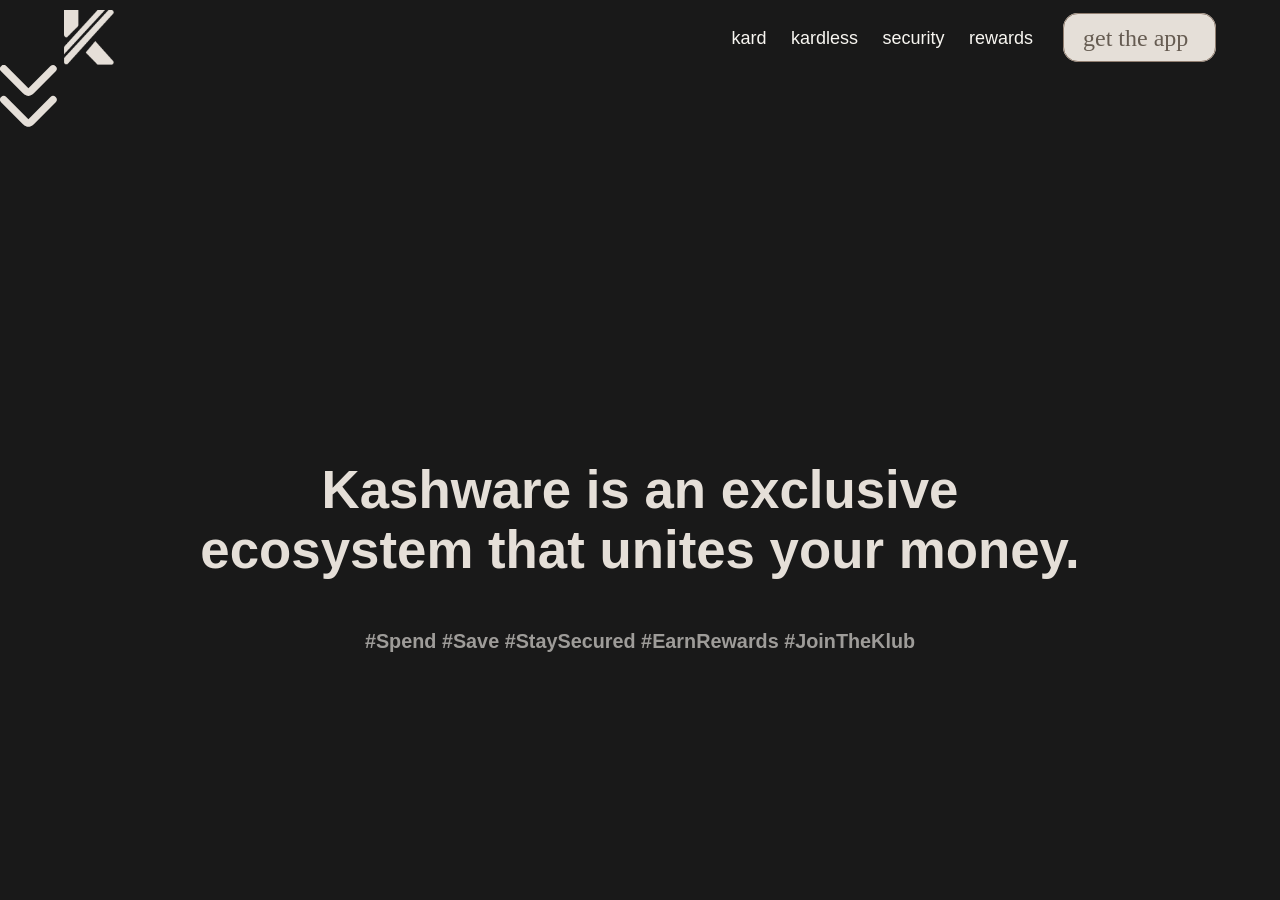
==== index.html @ 49507188 "first commit" ====
<!DOCTYPE html>
<html>

<head>
    <title>Kashware</title>
    <meta http-equiv="Content-Type" content="text/html; charset=UTF-8">
    <meta name="viewport" content="width=device-width, initial-scale=1.0, maximum-scale=1.0, user-scalable=no">
    <link href="css/style.css" type="text/css" rel="stylesheet" />
    <link href="css/menu.css" type="text/css" rel="stylesheet" />
    <script src="js/jquery-1.10.2.min.js" type="text/javascript"></script>
    <script src="https://cdnjs.cloudflare.com/ajax/libs/gsap/3.5.1/gsap.min.js" type="text/javascript"></script>
</head>

<body>
                                            <!-- mobieview -->
<div class="mobile">
<div class="menu-wrap">
        <input type="checkbox" class="toggler" />
        <div class="hamburger">
          <div></div>
        </div>
        <div class="menu">
          <div>
            <ul>
                <ul>
                    <li><a href="#">kard</a></li>
                    <li><a href="#">kardless</a></li>
                    <li><a href="#">security</a></li>
                    <li><a href="#">rewards</a></li>
                
                <li><a href="#" class="getapp_btn"><img src="images/get-the-app-button.svg" alt=""></a></li>

            </ul>
          </div>
        </div>
      </div>


      <div>
        <div class="row banner">
            <div class="row anim_cont">
                <div class="cont">
                    <h1>Kashware is an exclusive <br> ecosystem that unites your money.</h1>
                    <p>#Spend #Save #StaySecured #EarnRewards #JoinTheKlub</p>
                </div>
                <div class="anim_cont2">
                    <img src="images/kashware kard.png" alt="">
                    <div class="cards_box">
                        <div class="card left c1"><img src="images/metro.svg" alt=""></div>
                        <div class="card left c2"><img src="images/rewards.svg" alt=""></div>
                        <div class="card right c3"><img src="images/master-card.svg" alt=""></div>
                        <div class="card right c4"><img src="images/visa.svg" alt=""></div>
                    </div>
                </div>
            </div>
            <span id="play"><img src="images/down-arrow.svg" alt=""></span>
        </div>

      </div>

</div>


                                        <!-- destopview -->

    <div class="main destop">
        <div class="header row">
            <div class="wrapper">
                <a href="#" class="logo"><img src="./images/logo.png" alt=""></a>
                <div class="had_right">
                    <ul class="nav">
                        <li><a href="#">kard</a></li>
                        <li><a href="#">kardless</a></li>
                        <li><a href="#">security</a></li>
                        <li><a href="#">rewards</a></li>
                    </ul>
                    <a href="#" class="getapp_btn"><img src="images/get-the-app-button.svg" alt=""></a>
                </div>
            </div>  
            <div class="row banner">
            <div class="row anim_cont">
                <div class="cont">
                    <h1>Kashware is an exclusive <br> ecosystem that unites your money.</h1>
                    <p>#Spend #Save #StaySecured #EarnRewards #JoinTheKlub</p>
                </div>
                <div class="anim_cont2">
                    <img src="images/kashware kard.png" alt="">
                    <div class="cards_box">
                        <div class="card left c1"><img src="images/metro.svg" alt=""></div>
                        <div class="card left c2"><img src="images/rewards.svg" alt=""></div>
                        <div class="card right c3"><img src="images/master-card.svg" alt=""></div>
                        <div class="card right c4"><img src="images/visa.svg" alt=""></div>
                    </div>
                </div>
            </div>
            <span id="play1"><img src="images/down-arrow.svg" alt=""></span>
        </div>
        </div>
      
    </div>
    <script>
        var tl = gsap.timeline({paused: true});
        tl.to(".anim_cont", { duration: 2.5, scale: 0.16, borderWidth: 0, opacity: 1 })
            .to(".anim_cont .cont", { duration: 2, opacity: 0 }, "-=2")
            .to(".banner .anim_cont2", { duration: 2, opacity: 1 }, "-=2")
            .to(".card.c2", { x: 30, y: -50, rotation: -13, scale: 0.86, opacity: 1, transformOrigin: 'bottom left' })
            .to(".card.c3", { x: -20, y: -50, rotation: 13, scale: 0.86, opacity: 1, transformOrigin: 'bottom right' }, "-=0.5")
            .to(".card.c1", { x: 30, y: 20, rotation: -23, scale: 0.86, opacity: 1, transformOrigin: 'bottom left' })
            .to(".card.c4", { x: -32, y: 6, rotation: 24, scale: 0.86, opacity: 1, transformOrigin: 'bottom right' }, "-=0.5")
        var play = document.querySelector("#play");
        play.onclick = function () {
            tl.play();
        }
        
    </script>
</body>

</html>
---- css/style.css ----
@import url("https://fonts.googleapis.com/css2?family=Comfortaa:wght@400;600;700&display=swap");
* {
  margin: 0px;
  padding: 0px;
  outline: none;
  border: none;
  text-decoration: none;
  list-style: none;
  box-sizing: border-box;
}
img {
  vertical-align: middle;
}
body {
  background: transparent
    linear-gradient(171deg, #0e0e0e 0%, #1e1e1e 51%, #101012 100%) 0% 0%
    no-repeat padding-box;
  height: 100vh;
  font-family: Arial, Helvetica, sans-serif;
}
.wrapper {
  max-width: 1200px;
  width: 90%;
  margin: auto;
}
.row {
  width: 100%;
  float: left;
}
.header {
  background: #191919 0% 0% no-repeat padding-box;
  box-shadow: 0px 3px 6px #bebebe1a;
  backdrop-filter: blur(5px);
  -webkit-backdrop-filter: blur(5px);
  padding: 10px 0;
  position: fixed;
  top: 0;
  left: 0;
  right: 0;
  z-index: 999;
}
.logo {
  float: left;
}
.logo img {
  width: 50px;
}
.had_right {
  float: right;
  margin-top: 3px;
}
.nav {
  float: left;
  margin: 15px 30px 0 0;
}
.nav li {
  display: inline-block;
  margin-left: 20px;
}
.nav li a {
  display: inline-block;
  color: #f8f6f1;
  font-size: 18px;
}

.banner {
  height: 100vh;
  overflow: hidden;
  position: relative;
}

@media(max-width:500px){
  .banner{
    height:87vh;
  }
}
.banner #play {
  position: absolute;
  left: 50%;
  /* bottom: 10px; */
  cursor: pointer;
  transform: translateX(-50%);
}
/* @media(max-width:500px){
  .banner #play{
    bottom: 80px;
  }
} */
.banner #play img {
  width: 30px;
}
.banner .anim_cont {
  position: absolute;
  left: 0;
  right: 0;
  top: 55%;
  transform: translateY(-50%) scale(1.1);
  text-align: center;
  height: 100%;
  display: flex;
  align-items: center;
  justify-content: center;
  border: solid 3px #998e69;
  height: 2150px;
  border-radius: 110px;
}
.banner h1 {
  font-size: 48px;
  line-height: 54px;
  font-weight: bold;
  color: #e5dfd8;
  margin-bottom: 40px;
}
@media(max-width:500px){
  .banner h1{
    font-size: 28px;
    line-height: 47px
  }
}
.banner p {
  font-size: 18px;
  line-height: 32px;
  font-weight: 600;
  color: #9e9c99;
}
@media(max-width:500px){
  .banner p{
    font-size: 16px;
    line-height: 28px;
  }
}

.banner .anim_cont2 {
  position: absolute;
  /* height: 100%; */
  left: 50%;
  top: 50%;
  transform: translate(-50%, -50%);
  opacity: 0;
  width: 100%;
  float: left;
}
.banner .anim_cont2 img {
  width: 100%;
}
.banner .cards_box {
  position: absolute;
  left: 0;
  right: 0;
  top: 0;
  bottom: 0;
  z-index: -2;
}
.banner .anim_cont .card {
  position: absolute;
  left: 0;
  right: 0;
  top: 0;
  bottom: 0;
  opacity: 0;
}
.banner .anim_cont .card img {
  width: 100%;
}
.banner .anim_cont .card.c1 {
  transform: scale(0.86) rotate(0) translate(30px, 20px);
  transform-origin: bottom left;
}
.banner .anim_cont .card.c2 {
  transform: scale(0.86) rotate(0) translate(20px, -50px);
  transform-origin: bottom left;
}
.banner .anim_cont .card.c3 {
  transform: scale(0.86) rotate(0) translate(-20px, -50px);
  transform-origin: bottom right;
}
.banner .anim_cont .card.c4 {
  transform: scale(0.86) rotate(0) translate(-32px, 6px);
  transform-origin: bottom right;
  z-index: -1;
}
@media(max-width:1300px) and (min-width:700px){
  .mobile{
    display:none;
  }
}
  @media(max-width:500px){
    .destop{
      display:none;
    }
  }
---- css/menu.css ----
.menu-wrap {
    position: fixed;
    top: 0;
    left: 0;
    z-index: 1;
  }
  .menu-wrap .toggler {
    position: absolute;
    top: 0;
    left: 0;
    opacity: 0;
    height: 50px;
    width: 50px;
    cursor: pointer;
    z-index: 2;
  }
  .menu-wrap .hamburger {
    position: absolute;
    top: 0;
    left: 0;
    height: 60px;
    width: 60px;
    background: transparent;
    padding: 1rem;
    display: flex;
    flex-direction: column;
    align-items: center;
    justify-content: center;
    z-index: 1;
  }
  
  /* Hamburger line */
  .menu-wrap .hamburger > div {
    position: relative;
    top: 0;
    left: 0;
    width: 100%;
    height: 2px;
    background: #fafafa;
    flex: none;
    display: flex;
    align-items: center;
    justify-content: center;
    transition: 0.4s;
  }
  
  /* Hamburger top & bottom line */
  .menu-wrap .hamburger > div:before,
  .menu-wrap .hamburger > div:after {
    content: "";
    position: absolute;
    top: 10px;
    left: 0;
    background: inherit;
    height: 2px;
    width: 100%;
    z-index: 1;
  }
  .menu-wrap .hamburger > div:after {
    top: -10px;
  }
  
  /* Toggler Animation */
  .menu-wrap .toggler:checked + .hamburger > div {
    transform: rotate(135deg);
  }
  .menu-wrap .toggler:checked + .hamburger > div:before,
  .menu-wrap .toggler:checked + .hamburger > div:after {
    top: 0;
    transform: rotate(90deg);
  }
  
  /* Rotate on hover when checked */
  .menu-wrap .toggler:checked:hover + .hamburger > div {
    transform: rotate(225deg);
  }
  .menu {
    position: fixed;
    top: 0;
    left: 0;
    background: rgb(77, 58, 58, 0.8);
    height: 100vh;
    width: 0;
    display: flex;
    align-items: center;
    justify-content: center;
    text-align: center;
    opacity: 0;
    transition: all var(--menu-speed) ease;
  }
  .menu > div {
    position: relative;
    top: 0;
    left: 0;
    height: 100%;
    width: 100%;
    flex: none;
    display: flex;
    align-items: center;
    justify-content: center;
    text-align: center;
    opacity: 0;
    transition: opacity 0.4s ease-in;
  }
  .menu ul {
    list-style: none;
  }
  .menu li {
    padding: 1rem 0;
  }
  .menu > div a {
    text-decoration: none;
    color: #fafafa;
    font-size: 1.5rem;
    opacity: 0;
    transition: opacity 1s ease-in;
  }
  .menu a:hover {
    color: rgb(230, 177, 177);
    transition: color 0.3s ease-in;
  }
  
  /* Show Menu */
  .menu-wrap .toggler:checked ~ .menu {
    opacity: 1;
    width: 50vw;
    transition: all var(--menu-speed) ease;
  }
  .menu-wrap .toggler:checked ~ .menu > div {
    opacity: 1;
    transition: opacity 0.4s ease-in;
  }
  .menu-wrap .toggler:checked ~ .menu > div a {
    opacity: 1;
    transition: opacity 1s ease-in;
  }
  
  /* @media (max-width: 500px) {
    header {
      background: url("./bg-img.jpg") no-repeat 40% center / cover;
    }
    .menu-wrap .toggler:checked ~ .menu {
      width: 65vw;
    }
  } */
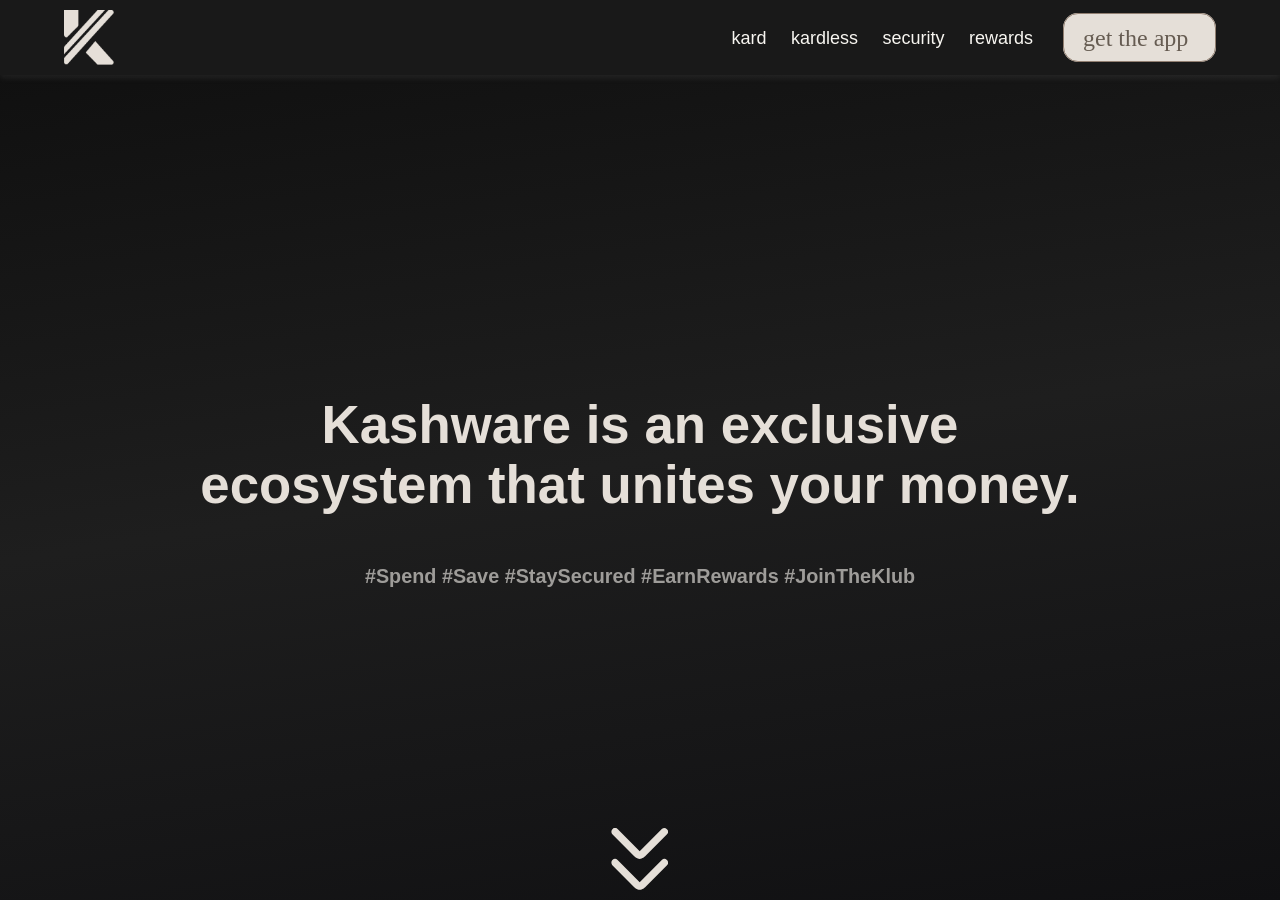
==== commit 8da23bc4: "arrow button added" ====
--- a/index.html
+++ b/index.html
@@ -12,31 +12,22 @@
 </head>
 
 <body>
-                                            <!-- mobieview -->
-<div class="mobile">
-<div class="menu-wrap">
-        <input type="checkbox" class="toggler" />
-        <div class="hamburger">
-          <div></div>
-        </div>
-        <div class="menu">
-          <div>
-            <ul>
-                <ul>
+    <div class="header row destop">
+        <div class="wrapper">
+            <a href="#" class="logo"><img src="./images/logo.png" alt=""></a>
+            <div class="had_right">
+                <ul class="nav">
                     <li><a href="#">kard</a></li>
                     <li><a href="#">kardless</a></li>
                     <li><a href="#">security</a></li>
                     <li><a href="#">rewards</a></li>
-                
-                <li><a href="#" class="getapp_btn"><img src="images/get-the-app-button.svg" alt=""></a></li>
-
-            </ul>
-          </div>
+                </ul>
+                <a href="#" class="getapp_btn"><img src="images/get-the-app-button.svg" alt=""></a>
+            </div>
         </div>
-      </div>
-
-
-      <div>
+    </div>
+    <!-- Desktopview -->
+    <div class="main destop">
         <div class="row banner">
             <div class="row anim_cont">
                 <div class="cont">
@@ -53,53 +44,54 @@
                     </div>
                 </div>
             </div>
-            <span id="play"><img src="images/down-arrow.svg" alt=""></span>
+            <span class="playbtn" id="play1"><img src="images/down-arrow.svg" alt=""></span>
         </div>
-
-      </div>
-
-</div>
-
-
-                                        <!-- destopview -->
-
-    <div class="main destop">
-        <div class="header row">
-            <div class="wrapper">
-                <a href="#" class="logo"><img src="./images/logo.png" alt=""></a>
-                <div class="had_right">
-                    <ul class="nav">
-                        <li><a href="#">kard</a></li>
-                        <li><a href="#">kardless</a></li>
-                        <li><a href="#">security</a></li>
-                        <li><a href="#">rewards</a></li>
+    </div>
+    <!-- mobieview -->
+    <div class="mobile">
+        <div>
+            <div class="menu-wrap">
+                <input type="checkbox" class="toggler" />
+                <div class="btnwht">
+                  <div></div>
+                </div>
+                <div class="menu">
+                  <div>
+                    <ul>
+                        <ul>
+                            <li><a href="#">kard</a></li>
+                            <li><a href="#">kardless</a></li>
+                            <li><a href="#">security</a></li>
+                            <li><a href="#">rewards</a></li>
+                        
+                        <li><a href="#" class="getapp_btn"><img src="images/get-the-app-button.svg" alt=""></a></li>
+        
                     </ul>
-                    <a href="#" class="getapp_btn"><img src="images/get-the-app-button.svg" alt=""></a>
+                  </div>
                 </div>
-            </div>  
+              </div>
             <div class="row banner">
-            <div class="row anim_cont">
-                <div class="cont">
-                    <h1>Kashware is an exclusive <br> ecosystem that unites your money.</h1>
-                    <p>#Spend #Save #StaySecured #EarnRewards #JoinTheKlub</p>
-                </div>
-                <div class="anim_cont2">
-                    <img src="images/kashware kard.png" alt="">
-                    <div class="cards_box">
-                        <div class="card left c1"><img src="images/metro.svg" alt=""></div>
-                        <div class="card left c2"><img src="images/rewards.svg" alt=""></div>
-                        <div class="card right c3"><img src="images/master-card.svg" alt=""></div>
-                        <div class="card right c4"><img src="images/visa.svg" alt=""></div>
+                <div class="row anim_cont">
+                    <div class="cont">
+                        <h1>Kashware is an exclusive <br> ecosystem that unites your money.</h1>
+                        <p>#Spend #Save #StaySecured #EarnRewards #JoinTheKlub</p>
+                    </div>
+                    <div class="anim_cont2">
+                        <img src="images/kashware kard.png" alt="">
+                        <div class="cards_box">
+                            <div class="card left c1"><img src="images/metro.svg" alt=""></div>
+                            <div class="card left c2"><img src="images/rewards.svg" alt=""></div>
+                            <div class="card right c3"><img src="images/master-card.svg" alt=""></div>
+                            <div class="card right c4"><img src="images/visa.svg" alt=""></div>
+                        </div>
                     </div>
                 </div>
+                <span class="playbtn" id="play2"><img src="images/down-arrow.svg" alt=""></span>
             </div>
-            <span id="play1"><img src="images/down-arrow.svg" alt=""></span>
         </div>
-        </div>
-      
     </div>
     <script>
-        var tl = gsap.timeline({paused: true});
+        var tl = gsap.timeline({ paused: true });
         tl.to(".anim_cont", { duration: 2.5, scale: 0.16, borderWidth: 0, opacity: 1 })
             .to(".anim_cont .cont", { duration: 2, opacity: 0 }, "-=2")
             .to(".banner .anim_cont2", { duration: 2, opacity: 1 }, "-=2")
@@ -107,11 +99,14 @@
             .to(".card.c3", { x: -20, y: -50, rotation: 13, scale: 0.86, opacity: 1, transformOrigin: 'bottom right' }, "-=0.5")
             .to(".card.c1", { x: 30, y: 20, rotation: -23, scale: 0.86, opacity: 1, transformOrigin: 'bottom left' })
             .to(".card.c4", { x: -32, y: 6, rotation: 24, scale: 0.86, opacity: 1, transformOrigin: 'bottom right' }, "-=0.5")
-        var play = document.querySelector("#play");
+        var play = document.querySelector("#play1");
+        var play2 = document.querySelector("#play2");
         play.onclick = function () {
             tl.play();
         }
-        
+        play2.onclick = function () {
+            tl.play();
+        }
     </script>
 </body>
 
--- a/css/style.css
+++ b/css/style.css
@@ -69,23 +69,18 @@
   position: relative;
 }
 
-@media(max-width:500px){
-  .banner{
-    height:87vh;
+@media (max-width: 500px) {
+  .banner {
+    height: 87vh;
   }
 }
-.banner #play {
+.banner .playbtn {
   position: absolute;
   left: 50%;
-  /* bottom: 10px; */
+  bottom: 10px;
   cursor: pointer;
   transform: translateX(-50%);
 }
-/* @media(max-width:500px){
-  .banner #play{
-    bottom: 80px;
-  }
-} */
 .banner #play img {
   width: 30px;
 }
@@ -111,10 +106,10 @@
   color: #e5dfd8;
   margin-bottom: 40px;
 }
-@media(max-width:500px){
-  .banner h1{
+@media (max-width: 500px) {
+  .banner h1 {
     font-size: 28px;
-    line-height: 47px
+    line-height: 47px;
   }
 }
 .banner p {
@@ -123,8 +118,8 @@
   font-weight: 600;
   color: #9e9c99;
 }
-@media(max-width:500px){
-  .banner p{
+@media (max-width: 500px) {
+  .banner p {
     font-size: 16px;
     line-height: 28px;
   }
@@ -179,13 +174,13 @@
   transform-origin: bottom right;
   z-index: -1;
 }
-@media(max-width:1300px) and (min-width:700px){
-  .mobile{
-    display:none;
+@media (max-width: 1300px) and (min-width: 700px) {
+  .mobile {
+    display: none;
   }
 }
-  @media(max-width:500px){
-    .destop{
-      display:none;
-    }
-  }+@media (max-width: 500px) {
+  .destop {
+    display: none;
+  }
+}
--- a/css/menu.css
+++ b/css/menu.css
@@ -14,7 +14,7 @@
     cursor: pointer;
     z-index: 2;
   }
-  .menu-wrap .hamburger {
+  .menu-wrap .btnwht {
     position: absolute;
     top: 0;
     left: 0;
@@ -29,8 +29,8 @@
     z-index: 1;
   }
   
-  /* Hamburger line */
-  .menu-wrap .hamburger > div {
+  /* btnwht line */
+  .menu-wrap .btnwht > div {
     position: relative;
     top: 0;
     left: 0;
@@ -44,9 +44,9 @@
     transition: 0.4s;
   }
   
-  /* Hamburger top & bottom line */
-  .menu-wrap .hamburger > div:before,
-  .menu-wrap .hamburger > div:after {
+  /* btnwht top & bottom line */
+  .menu-wrap .btnwht > div:before,
+  .menu-wrap .btnwht > div:after {
     content: "";
     position: absolute;
     top: 10px;
@@ -56,22 +56,22 @@
     width: 100%;
     z-index: 1;
   }
-  .menu-wrap .hamburger > div:after {
+  .menu-wrap .btnwht > div:after {
     top: -10px;
   }
   
   /* Toggler Animation */
-  .menu-wrap .toggler:checked + .hamburger > div {
+  .menu-wrap .toggler:checked + .btnwht > div {
     transform: rotate(135deg);
   }
-  .menu-wrap .toggler:checked + .hamburger > div:before,
-  .menu-wrap .toggler:checked + .hamburger > div:after {
+  .menu-wrap .toggler:checked + .btnwht > div:before,
+  .menu-wrap .toggler:checked + .btnwht > div:after {
     top: 0;
     transform: rotate(90deg);
   }
   
   /* Rotate on hover when checked */
-  .menu-wrap .toggler:checked:hover + .hamburger > div {
+  .menu-wrap .toggler:checked:hover + .btnwht > div {
     transform: rotate(225deg);
   }
   .menu {
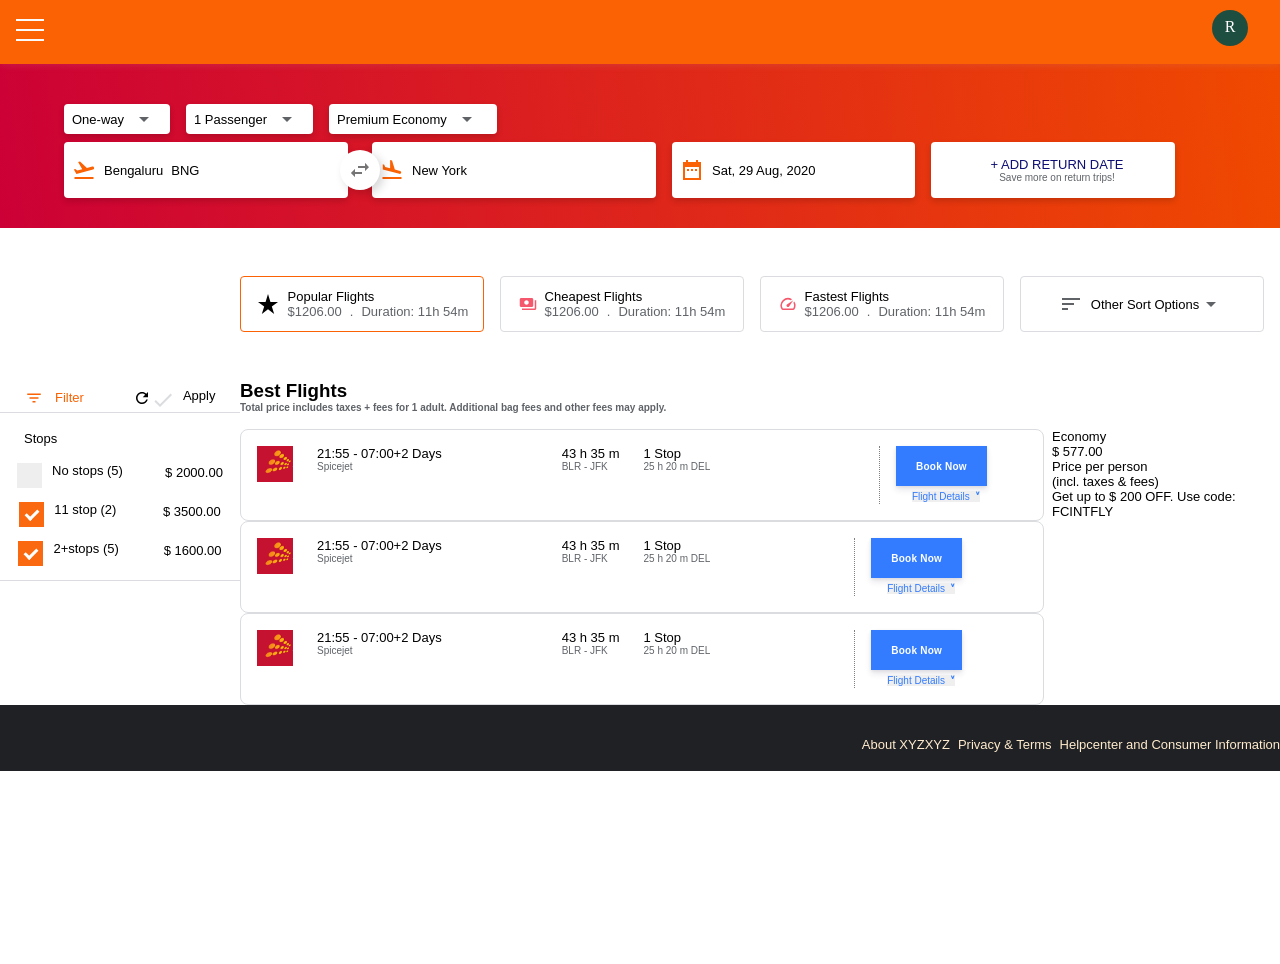
==== commit b95e9429: "submit" ====
--- a/index.html
+++ b/index.html
@@ -2,112 +2,530 @@
 <html>
 
 <head>
-    <title>Kashware</title>
+    <title>BigApp</title>
     <meta http-equiv="Content-Type" content="text/html; charset=UTF-8">
     <meta name="viewport" content="width=device-width, initial-scale=1.0, maximum-scale=1.0, user-scalable=no">
     <link href="css/style.css" type="text/css" rel="stylesheet" />
     <link href="css/menu.css" type="text/css" rel="stylesheet" />
+    <link href="css/filtermenu.css" type="text/css" rel="stylesheet" />
+
     <script src="js/jquery-1.10.2.min.js" type="text/javascript"></script>
     <script src="https://cdnjs.cloudflare.com/ajax/libs/gsap/3.5.1/gsap.min.js" type="text/javascript"></script>
+    
 </head>
 
 <body>
-    <div class="header row destop">
-        <div class="wrapper">
-            <a href="#" class="logo"><img src="./images/logo.png" alt=""></a>
-            <div class="had_right">
-                <ul class="nav">
-                    <li><a href="#">kard</a></li>
-                    <li><a href="#">kardless</a></li>
-                    <li><a href="#">security</a></li>
-                    <li><a href="#">rewards</a></li>
-                </ul>
-                <a href="#" class="getapp_btn"><img src="images/get-the-app-button.svg" alt=""></a>
+    <div class="header row destop d_flex ">
+        <div class="menu-wrap">
+          <input type="checkbox" class="toggler" />
+         <div class="btnwht">
+         <div>
+      </div>
+     </div>
+      <div class="menu">
+      <div>
+   <ul>
+                           <li>
+                             <a href="#">
+                             <div><img src="./images/flight.svg"/> <span class="focus">Flight</span></div>
+                            </a>
+                             </li>
+                             <li class="line">
+                                 <a href="#">
+                           <div><img src="./images/airline_seat.svg"/> <span>Hotel</span></div>
+                            </a>
+                        </li>
+                <li >
+                         <a href="#">
+                        <div><img src="./images/class.svg"/> <span>Bookings</span></div>
+                         </a>
+                       </li>
+                       <li class="line">
+                          <a href="#">
+                   <div><img src="./images/emoji_people.svg"/> <span>Travellers</span></div>
+                         </a>
+                       </li> 
+                       <li>
+                     <a href="#">
+                    <div><img src="./images/account_balance.svg"/> <span>Agency Wallet</span></div>
+                 </a>
+                 </li> 
+               <li>
+                  <a href="#">
+            <div><img src="./images/group-black-18dp.svg"/> <span>Agency Users</span></div>
+                   </a>
+                      </li>  
+                      <li>
+                          <a href="#">
+                       <div><img src="./images/domain-black-18dp.svg"/> <span>Organisation Profile</span></div>
+                        </a>
+                   </li>
+                     <li>
+                   <a href="#">
+                   <div><img src="./images/setting.svg"/> <span>Settings</span></div>
+                 </a>
+              </li>
+              <li>
+                <a href="#">
+                 <div><img src="./images/info-black-18dp.svg"/> <span>About</span></div>
+                 </a>
+                    </li>
+                 <li>
+               <a href="#">
+            <div><img src="./images/help-black-18dp.svg"/> <span>Help & Feedback</span></div>
+            </a>
+       </li>
+ 
+         </ul>
+      </div>
+      </div>
+  </div>
+         <div class="popup" onclick="myFunction()">
+         <div class="logo"><p class="logo_letter">R</p>
+             <div class="popuptext flex_colmn" id="myPopup">
+ <h2>Account</h2>
+ <div class="flex_row p-1">
+     <div class="logo"><p class="logo_letter">R</p></div>
+     <a href="Profile.html">
+     <div class="flex_colmn" >
+
+         <span class="t-left">John Smith</span>
+         <span class="t-small">John Smith@Aol.com</span>
+     </div></a>
+ </div>
+ <div>
+     <button class="button1">Sign out</button>
+ </div>
+ </div>
+ </div>
+ </div>
+
+ 
+ </div>
+
+
+
+ <div class="card ">
+    <div class="flex_colmn p_2">
+
+<div class=" flex_row m_p p_5">
+
+<div class="textbox_1 flex_row mr_1 center m_margin">
+<span>One-way</span>
+<span><img src="./images/arrow_drop_down-24px.svg"/></span>
+</div>
+
+<div class="textbox_2 flex_row mr_1 center m_margin">
+<span>1 Passenger</span>
+<span><img src="./images/arrow_drop_down-24px.svg"/></span>
+</div>
+
+<div class="textbox_3 flex_row center m_margin">
+    <span>Premium Economy</span>
+    <span><img src="./images/arrow_drop_down-24px.svg"/></span>
+    </div>
+
+</div>
+<div class=" flex_row m_p ">
+    <div class="textbox_4 flex_row center m_margin">
+   <span><img src="./images/flight_takeoff-24px.svg"/></span>
+    <span>Bengaluru</span>
+    <span>BNG</span>
+    </div>
+
+    <div class="swap_bck">
+<div class="swap"></div>
+</div>
+
+    <div class="textbox_5 flex_row mr_1 center m_margin">
+        <span><img src="./images/flight_land-24px.svg"/></span>
+         <span>New York</span>
+         <span></span>
+         </div>
+
+         <div class="textbox_6 flex_row mr_1 center m_margin">
+            <span><img src="./images/date_range-24px (2).svg"/></span>
+             <span>Sat, 29 Aug, 2020</span>
+             
+             </div>
+
+              <div class="textbox_7 flex_colmn center m_margin" >
+           <span class="clr_blue">+ ADD RETURN DATE</span>
+           <span class="clr_gry">Save more on return trips!</span>
+
+           
+
+</div>
+</div>
+</div>
+</div>
+
+<div class="flex_row p_top3">
+
+
+
+    <!-- filtermenu -->
+
+    <div class="w-30 pt_7 filterbar">
+<div class="flex_row jc-space border-bottom">
+<div>
+    <img src="./images/filter_list-white-18dp.svg"/>
+    <span class="clr">Filter</span>
+</div>
+<div class="flex_row">
+<div><img src="./images/refresh-black-18dp.svg"/></div>
+<div><img src="./images/check-24px.svg"/></div>
+<span>Apply</span>
+
+</div>
+
+
+</div>
+<div class="p_a">
+<span >Stops</span>
+</div>
+
+<div class="flex_colmn border-bottom">
+<div class="flex_row jc-space">
+    <div>
+    <label class="container">No stops (5)
+        <input type="checkbox" >
+        <span class="checkmark"></span>
+      </label></div>
+      <div><span>$ 2000.00</span></div>
+</div>
+<div class="flex_row jc-space">
+    <div>
+    <label class="container"> 11 stop (2)
+        <input type="checkbox"checked="checked" >
+        <span class="checkmark"></span>
+      </label></div>
+      <div><span>$ 3500.00</span></div>
+</div>
+<div class="flex_row jc-space">
+    <div>
+    <label class="container">2+stops (5)
+        <input type="checkbox"checked="checked" >
+        <span class="checkmark"></span>
+      </label></div>
+      <div><span>$ 1600.00</span></div>
+</div> 
+
+</div>
+
+
+</div>
+<!-- end -->
+
+    
+    <div class="flex_colmn">
+    <div class="flex_row thrd_menu">
+    <div class="filterbox_1 flex_row w-50 mr_1 m_margin">
+<div><img src="./images/star_rate-24px.svg"/></div>
+<div class="flex_colmn">
+<span>Popular Flights</span>
+<div class="flex_row clr_gry">
+<span>$1206.00</span>
+<span>.</span>
+<span>Duration: 11h 54m</span>
+</div>
+</div>
+    </div>
+    <div class="filterbox_2 flex_row mr_1 m_margin">
+        <div><img src="./images/payments-white-18dp.svg"/></div>
+        <div class="flex_colmn">
+        <span>Cheapest Flights</span>
+        <div class="flex_row clr_gry">
+        <span>$1206.00</span>
+        <span>.</span>
+        <span>Duration: 11h 54m</span>
+        </div>
+        </div>
+    </div>
+    <div class="filterbox_3 flex_row mr_1 m_margin">
+        <div><img src="./images/speed-white-18dp.svg"/></div>
+        <div class="flex_colmn">
+        <span>Fastest Flights</span>
+        <div class="flex_row clr_gry">
+        <span>$1206.00</span>
+        <span>.</span>
+        <span>Duration: 11h 54m</span>
+        </div>
+        </div>
+    </div>
+    <div class="popup1" onclick="mycard()">
+    <div class=" filterbox_4 flex_row mr_1 m_margin" >
+        <div >
+            <img src="./images/sort-24px.svg"/></div>
+        <span>Other Sort Options</span>
+        <div><img src="./images/arrow_drop_down-24px.svg"/></div>
+        <div class="popuptext1 flex_colmn" id="myPopup1">
+           
+            <div class="card1  p-1">
+            <h3 class="sort">Sort by:</h3>
+            <div class="flex_colmn">
+              <div class="flex_row j_evenly "> <div><img src="./images/flight_takeoffclr.svg"/> </div><span>Duration Time</span></div> 
+              <div class="flex_row j_evenly pt_1">  <div><img src="./images/flight_land clr.svg"/> </div><span>Arrival Time</span></div>
+
             </div>
-        </div>
-    </div>
-    <!-- Desktopview -->
-    <div class="main destop">
-        <div class="row banner">
-            <div class="row anim_cont">
-                <div class="cont">
-                    <h1>Kashware is an exclusive <br> ecosystem that unites your money.</h1>
-                    <p>#Spend #Save #StaySecured #EarnRewards #JoinTheKlub</p>
-                </div>
-                <div class="anim_cont2">
-                    <img src="images/kashware kard.png" alt="">
-                    <div class="cards_box">
-                        <div class="card left c1"><img src="images/metro.svg" alt=""></div>
-                        <div class="card left c2"><img src="images/rewards.svg" alt=""></div>
-                        <div class="card right c3"><img src="images/master-card.svg" alt=""></div>
-                        <div class="card right c4"><img src="images/visa.svg" alt=""></div>
-                    </div>
-                </div>
             </div>
-            <span class="playbtn" id="play1"><img src="images/down-arrow.svg" alt=""></span>
-        </div>
-    </div>
-    <!-- mobieview -->
-    <div class="mobile">
+           
+            </div>
+</div>
+ </div>
+</div>
+<!-- <div class="flex_row p_top3">
+<div class="w-30">
+  jfjhhjf  
+</div> -->
+<div class="p_top3">
+<h3>Best Flights</h2>
+<h4  class="clr_gry">Total price includes taxes + fees for 1 adult. Additional bag fees and other fees may apply.</h3>
+<div class="flex_row pt_1">
+    
+<div class="flex_colmn">
+
+    <div class="dbox_1 flex_row center">
+    <div class="flex_row grid">
+        <div class="left_sec p_a" style="
+        display: flex;
+    ">
         <div>
-            <div class="menu-wrap">
-                <input type="checkbox" class="toggler" />
-                <div class="btnwht">
-                  <div></div>
-                </div>
-                <div class="menu">
-                  <div>
-                    <ul>
-                        <ul>
-                            <li><a href="#">kard</a></li>
-                            <li><a href="#">kardless</a></li>
-                            <li><a href="#">security</a></li>
-                            <li><a href="#">rewards</a></li>
-                        
-                        <li><a href="#" class="getapp_btn"><img src="images/get-the-app-button.svg" alt=""></a></li>
-        
-                    </ul>
-                  </div>
-                </div>
-              </div>
-            <div class="row banner">
-                <div class="row anim_cont">
-                    <div class="cont">
-                        <h1>Kashware is an exclusive <br> ecosystem that unites your money.</h1>
-                        <p>#Spend #Save #StaySecured #EarnRewards #JoinTheKlub</p>
-                    </div>
-                    <div class="anim_cont2">
-                        <img src="images/kashware kard.png" alt="">
-                        <div class="cards_box">
-                            <div class="card left c1"><img src="images/metro.svg" alt=""></div>
-                            <div class="card left c2"><img src="images/rewards.svg" alt=""></div>
-                            <div class="card right c3"><img src="images/master-card.svg" alt=""></div>
-                            <div class="card right c4"><img src="images/visa.svg" alt=""></div>
-                        </div>
-                    </div>
-                </div>
-                <span class="playbtn" id="play2"><img src="images/down-arrow.svg" alt=""></span>
-            </div>
-        </div>
-    </div>
-    <script>
-        var tl = gsap.timeline({ paused: true });
-        tl.to(".anim_cont", { duration: 2.5, scale: 0.16, borderWidth: 0, opacity: 1 })
-            .to(".anim_cont .cont", { duration: 2, opacity: 0 }, "-=2")
-            .to(".banner .anim_cont2", { duration: 2, opacity: 1 }, "-=2")
-            .to(".card.c2", { x: 30, y: -50, rotation: -13, scale: 0.86, opacity: 1, transformOrigin: 'bottom left' })
-            .to(".card.c3", { x: -20, y: -50, rotation: 13, scale: 0.86, opacity: 1, transformOrigin: 'bottom right' }, "-=0.5")
-            .to(".card.c1", { x: 30, y: 20, rotation: -23, scale: 0.86, opacity: 1, transformOrigin: 'bottom left' })
-            .to(".card.c4", { x: -32, y: 6, rotation: 24, scale: 0.86, opacity: 1, transformOrigin: 'bottom right' }, "-=0.5")
-        var play = document.querySelector("#play1");
-        var play2 = document.querySelector("#play2");
-        play.onclick = function () {
-            tl.play();
-        }
-        play2.onclick = function () {
-            tl.play();
-        }
-    </script>
+            <img src="./images/spice jet.png">
+     </div><div class="flex_colmn pl_1 pr_7">
+        <span>21:55 - 07:00+2 Days</span>
+        <span class="clr_gry">Spicejet</span>
+     </div><div class="flex_colmn ">
+        <span>43 h 35 m</span>
+        <span class="clr_gry">BLR - JFK</span>
+     </div><div class="flex_colmn pl_1 pr_7">
+            <span>1 Stop</span>
+            <span class="clr_gry">25 h 20 m DEL</span>
+         </div></div>
+      <div class="right p_a"><div class="flex_colmn b_left pl_1">
+    <div>
+        <button class="button2">Book Now</button>
+    </div>
+    
+    <div>
+     <button class="collapsible">Flight Details</button> 
+         
+     </div>
+   </div></div>
+    <div class="content">
+        <div class="bg-clr"></div>
+<div class="flex_row pt_1">
+<div class="P_ud"><img src="./images/lufthansa.png"/></div>
+<div class="flex_colmn w-70">
+<div class="flex_row">
+    <div><img src="./images/flight_takeoff-24px.svg"/><span>21:00</span></div>
+    <div>.</div>
+    <span>Kempegowda International Airport </br> Bengaluru (BLR)<small class="clr_gry">Terminal 1</small></span>
+</div>
+<span class="clr_gry t_time">Travel time: 10 h 45 m</span>
+<div class="flex_row">
+    <div><img src="./images/flight_land-24px.svg"/><span>23:45</span></div>
+    <div>.</div>
+    <span>Heathrow Airport (LHR)</span>
+</div>
+<div class="dash_box">
+<div class="p_1"><span> 22h 45 m layover</span>
+    <span>.</span>
+    <span>London (LHR)</span>
+    <span>Change of Planes</span>
+</div>
+</div>
+</div>
+<div class="flex_colmn">
+    <div><img src="./images/markunread_mailbox-white-18dp.svg"/><span>Baggage - 15 kgs</span></div>
+    <div><img src="./images/assessment-white-18dp.svg"/><span>Cabin - 7 kgs</span></div>
+
+</div>
+</div>
+
+<div class="flex_row pt_1">
+    <div class="P_ud"><img src="./images/P_Emirates-logo-full.png"/></div>
+    <div class="flex_colmn w-70">
+    <div class="flex_row">
+        <div><img src="./images/flight_takeoff-24px.svg"/><span>21:00</span></div>
+        <div>.</div>
+        <span>Kempegowda International Airport </br> Bengaluru (BLR)<small class="clr_gry">Terminal 1</small></span>
+    </div>
+    <span class="clr_gry t_time">Travel time: 10 h 45 m</span>
+    <div class="flex_row">
+        <div><img src="./images/flight_land-24px.svg"/><span>23:45</span></div>
+        <div>.</div>
+        <span>Heathrow Airport (LHR)</span>
+    </div>
+    <div class="dash_box">
+    <div class="p_1"><span> 22h 45 m layover</span>
+        <span>.</span>
+        <span>London (LHR)</span>
+        <span>Change of Planes</span>
+    </div>
+    </div>
+    </div>
+    <div class="flex_colmn">
+        <div><img src="./images/markunread_mailbox-white-18dp.svg"/><span>Baggage - 15 kgs</span></div>
+        <div><img src="./images/assessment-white-18dp.svg"/><span>Cabin - 7 kgs</span></div>
+    
+    </div>
+    </div>
+
+    <div class="flex_row pt_1">
+        <div class="P_ud"><img src="./images/P_Emirates-logo-full.png"/></div>
+        <div class="flex_colmn w-70">
+        <div class="flex_row">
+            <div><img src="./images/flight_takeoff-24px.svg"/><span>21:00</span></div>
+            <div>.</div>
+            <span>Kempegowda International Airport </br> Bengaluru (BLR)<small class="clr_gry">Terminal 1</small></span>
+        </div>
+        <span class="clr_gry t_time">Travel time: 10 h 45 m</span>
+        <div class="flex_row">
+            <div><img src="./images/flight_land-24px.svg"/><span>23:45</span></div>
+            <div>.</div>
+            <span>Heathrow Airport (LHR)</span>
+        </div>
+        <div class="dash_box">
+        <div class="p_1"><span> 22h 45 m layover</span>
+            <span>.</span>
+            <span>London (LHR)</span>
+            <span>Change of Planes</span>
+        </div>
+        </div>
+        </div>
+        <div class="flex_colmn">
+            <div><img src="./images/markunread_mailbox-white-18dp.svg"/><span>Baggage - 15 kgs</span></div>
+            <div><img src="./images/assessment-white-18dp.svg"/><span>Cabin - 7 kgs</span></div>
+        </div>
+        </div>
+</div>
+</div>
+  </div>
+  
+
+ <div class="dbox_1 flex_row center">
+    <div class="flex_row grid">
+        <div class="left_sec p_a" style="
+        display: flex;
+    ">
+        <div>
+            <img src="./images/spice jet.png">
+     </div><div class="flex_colmn pl_1 pr_7">
+        <span>21:55 - 07:00+2 Days</span>
+        <span class="clr_gry">Spicejet</span>
+     </div><div class="flex_colmn ">
+        <span>43 h 35 m</span>
+        <span class="clr_gry">BLR - JFK</span>
+     </div><div class="flex_colmn pl_1 pr_7">
+            <span>1 Stop</span>
+            <span class="clr_gry">25 h 20 m DEL</span>
+         </div></div>
+      <div class="right p_a"><div class="flex_colmn b_left pl_1">
+    <div>
+        <button class="button2">Book Now</button>
+    </div>
+    
+    <div>
+     <button class="collapsible">Flight Details</button> 
+         
+     </div>
+   </div></div>
+    
+</div>
+  </div>
+
+  <div class="dbox_1 flex_row center">
+    <div class="flex_row grid">
+        <div class="left_sec p_a" style="
+        display: flex;
+    ">
+        <div>
+            <img src="./images/spice jet.png">
+     </div><div class="flex_colmn pl_1 pr_7">
+        <span>21:55 - 07:00+2 Days</span>
+        <span class="clr_gry">Spicejet</span>
+     </div><div class="flex_colmn ">
+        <span>43 h 35 m</span>
+        <span class="clr_gry">BLR - JFK</span>
+     </div><div class="flex_colmn pl_1 pr_7">
+            <span>1 Stop</span>
+            <span class="clr_gry">25 h 20 m DEL</span>
+         </div></div>
+      <div class="right p_a"><div class="flex_colmn b_left pl_1">
+    <div>
+        <button class="button2">Book Now</button>
+    </div>
+    
+    <div>
+     <button class="collapsible">Flight Details</button> 
+         
+     </div>
+   </div></div>
+   
+</div>
+  </div>
+
+</div>
+<div class="flex_colmn">
+    <span>Economy</span> 
+    <span>$ 577.00</span> 
+    <span>Price per person </br> (incl. taxes & fees)</span> 
+    <span>Get up to $ 200 OFF. Use code: FCINTFLY</span> 
+  </div>
+</div>
+</div>
+
+</div>
+</div>
+
+
+
+<div class="footer">
+    <div class="flex_row P_ud f_right ">
+      <span>About XYZXYZ</span>
+      <span>Privacy & Terms</span>
+      <span>Helpcenter and Consumer Information</span>
+ </div>
+ </div>
+
 </body>
 
-</html>+</html>
+<script>
+    
+    function myFunction() {
+ var popup = document.getElementById("myPopup");
+ popup.classList.toggle("show");
+}
+function mycard() {
+ var popup1 = document.getElementById("myPopup1");
+ popup1.classList.toggle("show");
+}
+// var coll = document.getElementsByClassName("collapsible");
+// var i;
+// function activetogg() {
+//     var togglecont = document.getElementsByClassName("content")[0];
+//     togglecont.classList.toggle("active");
+// }
+// for (i = 0; i < coll.length; i++) {
+//   coll[i].addEventListener("click", function() {
+//     this.classList.toggle("active");
+//   });
+// }
+var coll = document.getElementsByClassName("collapsible");
+var i;
+
+for (i = 0; i < coll.length; i++) {
+  coll[i].addEventListener("click", function() {
+    this.classList.toggle("active");
+    var togglecont = document.getElementsByClassName("content")[0];
+    if (togglecont.style.maxHeight){
+        togglecont.style.maxHeight = null;
+    } else {
+        togglecont.style.maxHeight = togglecont.scrollHeight + "px";
+    } 
+  });
+}
+
+   </script>
--- a/css/style.css
+++ b/css/style.css
@@ -1,4 +1,7 @@
 @import url("https://fonts.googleapis.com/css2?family=Comfortaa:wght@400;600;700&display=swap");
+/* html {
+  overflow-y: hidden;
+} */
 * {
   margin: 0px;
   padding: 0px;
@@ -13,168 +16,52 @@
 }
 body {
   background: transparent
-    linear-gradient(171deg, #0e0e0e 0%, #1e1e1e 51%, #101012 100%) 0% 0%
+    /* linear-gradient(171deg, #0e0e0e 0%, #1e1e1e 51%, #101012 100%) 0% 0% */
     no-repeat padding-box;
   height: 100vh;
   font-family: Arial, Helvetica, sans-serif;
 }
-.wrapper {
-  max-width: 1200px;
-  width: 90%;
-  margin: auto;
+.d_flex{
+  display: flex;
+  flex-direction: row;
+  justify-content: space-between;
+  padding-right: 2rem;
+
 }
 .row {
   width: 100%;
-  float: left;
+  height: 64px;
+  /* float: left; */
 }
 .header {
-  background: #191919 0% 0% no-repeat padding-box;
+  background: #FA6204 0% 0% no-repeat padding-box;
   box-shadow: 0px 3px 6px #bebebe1a;
   backdrop-filter: blur(5px);
   -webkit-backdrop-filter: blur(5px);
-  padding: 10px 0;
-  position: fixed;
+  padding: 10px 2rem;
+  /* position: fixed; */
   top: 0;
   left: 0;
   right: 0;
   z-index: 999;
 }
-.logo {
-  float: left;
-}
-.logo img {
-  width: 50px;
-}
-.had_right {
-  float: right;
-  margin-top: 3px;
-}
-.nav {
-  float: left;
-  margin: 15px 30px 0 0;
-}
-.nav li {
-  display: inline-block;
-  margin-left: 20px;
-}
-.nav li a {
-  display: inline-block;
-  color: #f8f6f1;
-  font-size: 18px;
-}
-
-.banner {
-  height: 100vh;
-  overflow: hidden;
-  position: relative;
-}
-
-@media (max-width: 500px) {
-  .banner {
-    height: 87vh;
-  }
-}
-.banner .playbtn {
-  position: absolute;
-  left: 50%;
-  bottom: 10px;
-  cursor: pointer;
-  transform: translateX(-50%);
-}
-.banner #play img {
-  width: 30px;
-}
-.banner .anim_cont {
-  position: absolute;
-  left: 0;
-  right: 0;
-  top: 55%;
-  transform: translateY(-50%) scale(1.1);
-  text-align: center;
-  height: 100%;
-  display: flex;
-  align-items: center;
-  justify-content: center;
-  border: solid 3px #998e69;
-  height: 2150px;
-  border-radius: 110px;
-}
-.banner h1 {
-  font-size: 48px;
-  line-height: 54px;
-  font-weight: bold;
-  color: #e5dfd8;
-  margin-bottom: 40px;
-}
-@media (max-width: 500px) {
-  .banner h1 {
-    font-size: 28px;
-    line-height: 47px;
-  }
-}
-.banner p {
-  font-size: 18px;
-  line-height: 32px;
-  font-weight: 600;
-  color: #9e9c99;
-}
-@media (max-width: 500px) {
-  .banner p {
-    font-size: 16px;
-    line-height: 28px;
-  }
-}
-
-.banner .anim_cont2 {
-  position: absolute;
-  /* height: 100%; */
-  left: 50%;
-  top: 50%;
-  transform: translate(-50%, -50%);
-  opacity: 0;
-  width: 100%;
-  float: left;
-}
-.banner .anim_cont2 img {
-  width: 100%;
-}
-.banner .cards_box {
-  position: absolute;
-  left: 0;
-  right: 0;
-  top: 0;
-  bottom: 0;
-  z-index: -2;
-}
-.banner .anim_cont .card {
-  position: absolute;
-  left: 0;
-  right: 0;
-  top: 0;
-  bottom: 0;
-  opacity: 0;
-}
-.banner .anim_cont .card img {
-  width: 100%;
-}
-.banner .anim_cont .card.c1 {
-  transform: scale(0.86) rotate(0) translate(30px, 20px);
-  transform-origin: bottom left;
-}
-.banner .anim_cont .card.c2 {
-  transform: scale(0.86) rotate(0) translate(20px, -50px);
-  transform-origin: bottom left;
-}
-.banner .anim_cont .card.c3 {
-  transform: scale(0.86) rotate(0) translate(-20px, -50px);
-  transform-origin: bottom right;
-}
-.banner .anim_cont .card.c4 {
-  transform: scale(0.86) rotate(0) translate(-32px, 6px);
-  transform-origin: bottom right;
-  z-index: -1;
-}
-@media (max-width: 1300px) and (min-width: 700px) {
+.logo{
+  top: 14px;
+left: 1306px;
+width: 36px;
+height: 36px;
+background: #1E4E40 0% 0% no-repeat padding-box;
+opacity: 1;
+border-radius: 100%;
+}
+.logo_letter{
+  font: normal normal normal 16px/18px Helvetica Neue;
+letter-spacing: 0px;
+color: #FFFFFF;
+padding-top: .5rem;
+text-align: center;
+}
+/* @media (max-width: 1300px) and (min-width: 700px) {
   .mobile {
     display: none;
   }
@@ -183,4 +70,516 @@
   .destop {
     display: none;
   }
-}
+} */
+
+.popup {
+  position: relative;
+  display: inline-block;
+  cursor: pointer;
+  -webkit-user-select: none;
+  -moz-user-select: none;
+  -ms-user-select: none;
+  user-select: none;
+}
+
+
+.popup .popuptext {
+  visibility: hidden;
+ width: 298px;
+  height: 218px;
+  background-color: white;
+  text-align: center;
+  border-radius: 6px;
+  padding: 8px 0;
+  margin-left: -258px;
+    box-shadow: 4px 4px 10px #00000029;
+  z-index: 1;
+}
+
+.popup .popuptext::after {
+  content: "";
+  position: absolute;
+  top: 100%;
+  left: 50%;
+ 
+} 
+h2{
+  text-align: left;
+ padding: 1rem;
+}
+
+
+.popup .show {
+  visibility: visible;
+  -webkit-animation: fadeIn 1s;
+  animation: fadeIn 1s;
+}
+
+.popup1 {
+  position: relative;
+  display: inline-block;
+  cursor: pointer;
+  -webkit-user-select: none;
+  -moz-user-select: none;
+  -ms-user-select: none;
+  user-select: none;
+}
+
+
+.popup1 .popuptext1 {
+  visibility: hidden;
+  width: 260px;
+height: 171px;
+  background-color: white;
+  text-align: center;
+  border-radius: 6px;
+  padding: 8px 0;
+  margin-left: -258px;
+    box-shadow: 4px 4px 10px #00000029;
+  z-index: 1;
+}
+
+.popup1 .popuptext1::after {
+  content: "";
+  position: absolute;
+  top: 100%;
+  left: 50%;
+ 
+} 
+
+
+.popup1 .show {
+  visibility: visible;
+  -webkit-animation: fadeIn 1s;
+  animation: fadeIn 1s;
+}
+
+
+@-webkit-keyframes fadeIn {
+  from {opacity: 0;} 
+  to {opacity: 1;}
+}
+
+@keyframes fadeIn {
+  from {opacity: 0;}
+  to {opacity:1 ;}
+}
+@media (max-width: 1900px) and (min-width: 700px) {
+  
+.flex_colmn{
+  display: flex;
+    flex-direction: column;
+}
+.flex_row{
+  display: flex;
+    flex-direction: row;
+}
+}
+.p-1{
+  padding:1rem 2rem;
+}
+.t-left{
+  text-align: left;
+}
+.t-small{
+  font-size:xx-small;
+  color: #5F6368;
+opacity: 1;
+}
+.button1{
+  background: #0D0D73 0% 0% no-repeat padding-box;
+opacity: 1;
+ white-space: nowrap;
+    display: inline-block;
+    border: none;
+    padding: 0 38px;
+    height: 40px;
+    font-size: 15px;
+    font-weight: 600;
+    -webkit-transition: all .15s ease;
+    transition: all .15s ease;
+    letter-spacing: 0.025em;
+    text-decoration: none;
+   -webkit-box-shadow: 0 4px 6px rgba(50, 50, 93, 0.11), 0 1px 3px rgba(0, 0, 0, 0.08);
+    box-shadow: 0 4px 6px rgba(50, 50, 93, 0.11), 0 1px 3px rgba(0, 0, 0, 0.08);
+    cursor: pointer;
+    outline: none;
+    color: #fff;
+
+}
+.button2{
+  background: #337CFF 0% 0% no-repeat padding-box;
+opacity: 1;
+ white-space: nowrap;
+    display: inline-block;
+    border: none;
+    padding: 0 20px;
+    height: 40px;
+    font-size: 10px;
+    font-weight: 600;
+    -webkit-transition: all .15s ease;
+    transition: all .15s ease;
+    letter-spacing: 0.025em;
+    text-decoration: none;
+   -webkit-box-shadow: 0 4px 6px rgba(50, 50, 93, 0.11), 0 1px 3px rgba(0, 0, 0, 0.08);
+    box-shadow: 0 4px 6px rgba(50, 50, 93, 0.11), 0 1px 3px rgba(0, 0, 0, 0.08);
+    cursor: pointer;
+    outline: none;
+    color: #fff;
+
+}
+.card{
+  
+width: 100%;
+height: 164px;
+background: transparent linear-gradient(83deg, #CC0036 0%, #F04A00 100%) 0% 0% no-repeat padding-box;
+opacity: 1;
+}
+.textbox_1{
+  top: 97px;
+left: 136px;
+width: 106px;
+height: 30px;
+background: #FFFFFF 0% 0% no-repeat padding-box;
+box-shadow: 0px 3px 6px #00000029;
+border-radius: 4px;
+opacity: 1;
+}
+.textbox_2{
+  top: 97px;
+left: 258px;
+width: 127px;
+height: 30px;
+background: #FFFFFF 0% 0% no-repeat padding-box;
+box-shadow: 0px 3px 6px #00000029;
+border-radius: 4px;
+opacity: 1;
+}
+.textbox_3{
+  top: 97px;
+left: 401px;
+width: 168px;
+height: 30px;
+background: #FFFFFF 0% 0% no-repeat padding-box;
+box-shadow: 0px 3px 6px #00000029;
+border-radius: 4px;
+opacity: 1;
+}
+.textbox_4{
+  top: 143px;
+  left: 136px;
+  width: 284px;
+  height: 56px;
+  background: #FFFFFF 0% 0% no-repeat padding-box;
+  box-shadow: 0px 3px 6px #00000029;
+  border-radius: 4px;
+  opacity: 1;
+}
+.textbox_5{
+  top: 143px;
+  left: 428px;
+  width: 284px;
+  height: 56px;
+  background: #FFFFFF 0% 0% no-repeat padding-box;
+  box-shadow: 0px 3px 6px #00000029;
+  border-radius: 4px;
+  opacity: 1;
+  margin-left: -.5rem;
+}
+.textbox_6{
+  top: 143px;
+  left: 728px;
+  width: 243px;
+  height: 56px;
+  background: #FFFFFF 0% 0% no-repeat padding-box;
+  box-shadow: 0px 3px 6px #00000029;
+  border-radius: 4px;
+  opacity: 1;
+}
+.textbox_7{
+  top: 143px;
+  left: 987px;
+  width: 244px;
+  height: 56px;
+  background: #FFFFFF 0% 0% no-repeat padding-box;
+  box-shadow: 0px 3px 6px #00000029;
+  border-radius: 4px;
+  opacity: 1;
+  justify-content: center;
+}
+.swap_bck{
+border-radius: 100%;
+width: 40px;
+height: 40px;
+background: #FFFFFF 0% 0% no-repeat padding-box;
+box-shadow: 4px 4px 10px #00000029;
+opacity: 1;
+margin-top: .5rem;
+margin-left: -.5rem;
+position: relative;
+}
+@media (max-width: 500px) {
+  .swap_bck{
+position: static;
+margin: 0 8rem;
+  } 
+  }
+.swap{
+  margin: .5rem 0.5rem;
+width: 24px;
+height: 24px;
+background: transparent url('../images/swap_horiz-24px.png') 0% 0% no-repeat padding-box;
+opacity: 1;
+}
+@media (max-width: 1900px) and (min-width: 700px) {
+.p_2{
+  padding: 2rem 4rem;
+}
+.p_5{
+  padding: .5rem 0;
+}
+.f_right{
+  float: right;
+  padding-right: 5rem;
+}
+.p_top3{
+  padding-top: 3rem;
+}
+.grid{
+  display: grid;
+  grid-template-columns: auto 180px; 
+}
+}
+.p_1{
+  padding: 1rem 0;
+}
+
+.mr_1{
+  margin-right: 1rem;
+}
+.center{
+align-items: center;}
+.clr_blue{
+  color: #0D0D73;
+}
+.clr_gry{
+  color: #5F6368;
+  font-size: x-small;
+}
+.w-30{
+  width: 30%;
+}
+.w-50{
+  width: 50%;
+}
+.w-70{
+  width: 70%;
+}
+  .w-20{
+    width: 20%;
+  }
+.filterbox_1{
+  top: 274px;
+left: 318px;
+width: 244px;
+height: 56px;
+background: #FFFFFF 0% 0% no-repeat padding-box;
+border: 1px solid #FA6204;
+border-radius: 4px;
+opacity: 1;
+justify-content: center;
+align-items: center;
+
+}
+.filterbox_2{
+  top: 274px;
+  left: 578px;
+  width: 244px;
+  height: 56px;
+  background: #FFFFFF 0% 0% no-repeat padding-box;
+  border: 1px solid #DADCE0;
+  border-radius: 4px;
+  opacity: 1;
+  justify-content: center;
+  align-items: center;
+
+}
+.filterbox_3{
+  top: 274px;
+  left: 838px;
+  width: 244px;
+  height: 56px;
+  background: #FFFFFF 0% 0% no-repeat padding-box;
+  border: 1px solid #DADCE0;
+  border-radius: 4px;
+  opacity: 1;
+  justify-content: center;
+  align-items: center;
+
+}
+.filterbox_4{
+  top: 274px;
+  left: 1098px;
+  width: 244px;
+  height: 56px;
+  background: #FFFFFF 0% 0% no-repeat padding-box;
+  border: 1px solid #DADCE0;
+  border-radius: 4px;
+  opacity: 1;
+  justify-content: center;
+  align-items: center;
+
+}
+@media (max-width: 500px) {
+  .dbox_1 {
+width:100% !important;
+height: auto !important;
+  } 
+  }
+  @media (max-width: 1900px) and (min-width: 700px) {
+  
+    .dbox_1{
+      width: 804px;
+      /* height: 100% !important; */
+        } 
+        .pl_1{
+          padding-left: 1rem;
+            
+        }
+      }
+.dbox_1{
+  top: 408px;
+  left: 337px;
+  
+  /* height: 115px; */
+  background: #FFFFFF 0% 0% no-repeat padding-box;
+  border: 1px solid #DADCE0;
+  border-radius: 8px;
+  opacity: 1;
+}
+
+.b_left{
+  border-left: 1px dotted gray;
+}
+
+.pr_7{
+padding-right: 7rem;
+}
+
+    .collapsible {
+      /* background-color: #777; */
+      cursor: pointer;
+     margin-left:1rem;
+      border: none;
+      outline: none;
+      font-size: x-small;
+    color: #337CFF;
+    }
+    
+    /* .active, .collapsible:hover {
+      background-color: #555;
+    }
+     */
+    .collapsible:after {
+      content: ' \02C5';
+      color: #337CFF;
+      font-weight: bold;
+      float: right;
+      margin-left: 5px;
+    }
+    
+    .active:after {
+      content: ' \02C4';
+    }
+    
+    .content {
+      grid-column: 1 / span 2;
+      padding: 0 18px;
+      max-height: 0;
+      overflow: hidden;
+      transition: max-height 0.2s ease-out;
+      
+    }
+    .bg-clr{
+      background: transparent linear-gradient(270deg, #FA6204 0%, #CC0136 100%) 0% 0% no-repeat padding-box;
+      width: 804px;
+      height: 37px;
+    }
+    .t_time{
+      padding-left: 1rem;
+    padding: 1rem 0;
+    border-left: 1px dotted;
+    margin-left: 1rem;
+    }
+    .P_ud{
+padding: 2rem 0;
+    }
+    .m_ud{
+margin: 2rem 0;
+    }
+    .p_a{
+      padding: 1rem;
+    }
+
+    @media (max-width: 500px) {
+      .dash_box{ 
+    width:338px!important;
+    height: auto !important;
+      } 
+      }
+      @media (max-width: 1900px) and (min-width: 700px) {
+      
+        .dash_box{ 
+          width: 714px!important;
+          
+            } }
+    .dash_box{
+      top: 723px;
+left: 413px;
+height: 50px;
+border: 1px dashed #FFB300;
+border-radius: 31px;
+opacity: 1;
+margin-top: 1rem;
+    }
+    .pt_1{
+      padding-top: 1rem;
+    }
+    .card1{
+      width: 244px;
+height: 149px;
+background: #FFFFFF 0% 0% no-repeat padding-box;
+box-shadow: 4px 4px 10px #00000029;
+border-radius: 4px;
+    }
+    .sort{
+      padding-bottom: inherit;
+    text-align: left;
+    font-size: small;
+    }
+    .j_evenly{
+      justify-content: space-evenly;
+    }
+    .footer {
+      width: 100%;
+      height: 66px;
+      background: #202124 0% 0% no-repeat padding-box;
+      color: blanchedalmond;
+      text-align: center;
+     
+    }
+    
+
+    @media (max-width: 500px) {
+      .m_p{
+        padding: 1rem;
+      }
+      .m_margin{
+        margin: 1rem;
+      }
+      .thrd_menu{
+   padding-top: 24rem;
+    padding-left: 2rem;
+      }
+    } 
+    
--- a/css/menu.css
+++ b/css/menu.css
@@ -1,5 +1,5 @@
 .menu-wrap {
-    position: fixed;
+    
     top: 0;
     left: 0;
     z-index: 1;
@@ -76,15 +76,14 @@
   }
   .menu {
     position: fixed;
-    top: 0;
+    top: 64px;
     left: 0;
-    background: rgb(77, 58, 58, 0.8);
+    background: white;
+    box-shadow: 4px 4px 10px #00000029;
     height: 100vh;
     width: 0;
     display: flex;
-    align-items: center;
-    justify-content: center;
-    text-align: center;
+   
     opacity: 0;
     transition: all var(--menu-speed) ease;
   }
@@ -96,35 +95,56 @@
     width: 100%;
     flex: none;
     display: flex;
-    align-items: center;
-    justify-content: center;
-    text-align: center;
+   
     opacity: 0;
     transition: opacity 0.4s ease-in;
   }
   .menu ul {
     list-style: none;
+    padding-left: 1rem;
+    width: 15vw;
+
   }
   .menu li {
-    padding: 1rem 0;
+    padding: .5rem 0;
   }
   .menu > div a {
     text-decoration: none;
-    color: #fafafa;
-    font-size: 1.5rem;
+    color:#5F6368;
+    
     opacity: 0;
     transition: opacity 1s ease-in;
   }
   .menu a:hover {
-    color: rgb(230, 177, 177);
+    color: #FA6204;
     transition: color 0.3s ease-in;
+  }
+  
+  .focus:focus {
+    color:  #FA6204;
   }
   
   /* Show Menu */
   .menu-wrap .toggler:checked ~ .menu {
     opacity: 1;
-    width: 50vw;
+    width: 15vw;
     transition: all var(--menu-speed) ease;
+  }
+  
+  @media (max-width: 500px)  {
+    .menu-wrap .toggler:checked ~ .menu {
+     
+      width: 50vw;
+      
+    }
+  }
+  @media (max-width: 500px)  {
+    .menu ul {
+      list-style: none;
+      padding-left: 1rem;
+      width: 50vw;
+  
+    }
   }
   .menu-wrap .toggler:checked ~ .menu > div {
     opacity: 1;
@@ -134,7 +154,14 @@
     opacity: 1;
     transition: opacity 1s ease-in;
   }
-  
+ span{
+  font: normal normal medium 14px/18px Helvetica Neue;
+  font-size: small;
+  padding-left: 0.5rem;
+ }
+ .line{
+  border-bottom: 1px solid #F0F1F3;
+ }
   /* @media (max-width: 500px) {
     header {
       background: url("./bg-img.jpg") no-repeat 40% center / cover;
@@ -143,4 +170,7 @@
       width: 65vw;
     }
   } */
+  svg:hover {
+    fill: #FA6204;
+  }
   
--- a/css/filtermenu.css
+++ b/css/filtermenu.css
@@ -0,0 +1,84 @@
+
+.clr{
+    color: #fa6204;
+  }
+  .pt_7{
+padding-top: 7rem;
+  }
+  .jc-space{
+    justify-content: space-around
+  }
+  .border-bottom{
+      border-bottom: 1px solid #DADCE0;
+  }
+  .container {
+    display: block;
+    position: relative;
+    padding-left: 35px;
+    margin-bottom: 24px;
+    cursor: pointer;
+    font-size: 13px;
+    -webkit-user-select: none;
+    -moz-user-select: none;
+    -ms-user-select: none;
+    user-select: none;
+  }
+  
+  /* Hide the browser's default checkbox */
+  .container input {
+    position: absolute;
+    opacity: 0;
+    cursor: pointer;
+    height: 0;
+    width: 0;
+  }
+  
+  /* Create a custom checkbox */
+  .checkmark {
+    position: absolute;
+    top: 0;
+    left: 0;
+    height: 25px;
+    width: 25px;
+    background-color: #eee;
+  }
+  
+  /* On mouse-over, add a grey background color */
+  .container:hover input ~ .checkmark {
+    background-color: #ccc;
+  }
+  
+  /* When the checkbox is checked, add a blue background */
+  .container input:checked ~ .checkmark {
+    background-color:  #fa6204F3;
+  }
+  
+  /* Create the checkmark/indicator (hidden when not checked) */
+  .checkmark:after {
+    content: "";
+    position: absolute;
+    display: none;
+  }
+  
+  /* Show the checkmark when checked */
+  .container input:checked ~ .checkmark:after {
+    display: block;
+  }
+  
+  /* Style the checkmark/indicator */
+  .container .checkmark:after {
+    left: 9px;
+    top: 5px;
+    width: 5px;
+    height: 10px;
+    border: solid white;
+    border-width: 0 3px 3px 0;
+    -webkit-transform: rotate(45deg);
+    -ms-transform: rotate(45deg);
+    transform: rotate(45deg);
+  }
+  @media (max-width: 500px) {
+    .filterbar {
+      display: none;
+    }
+  } 
